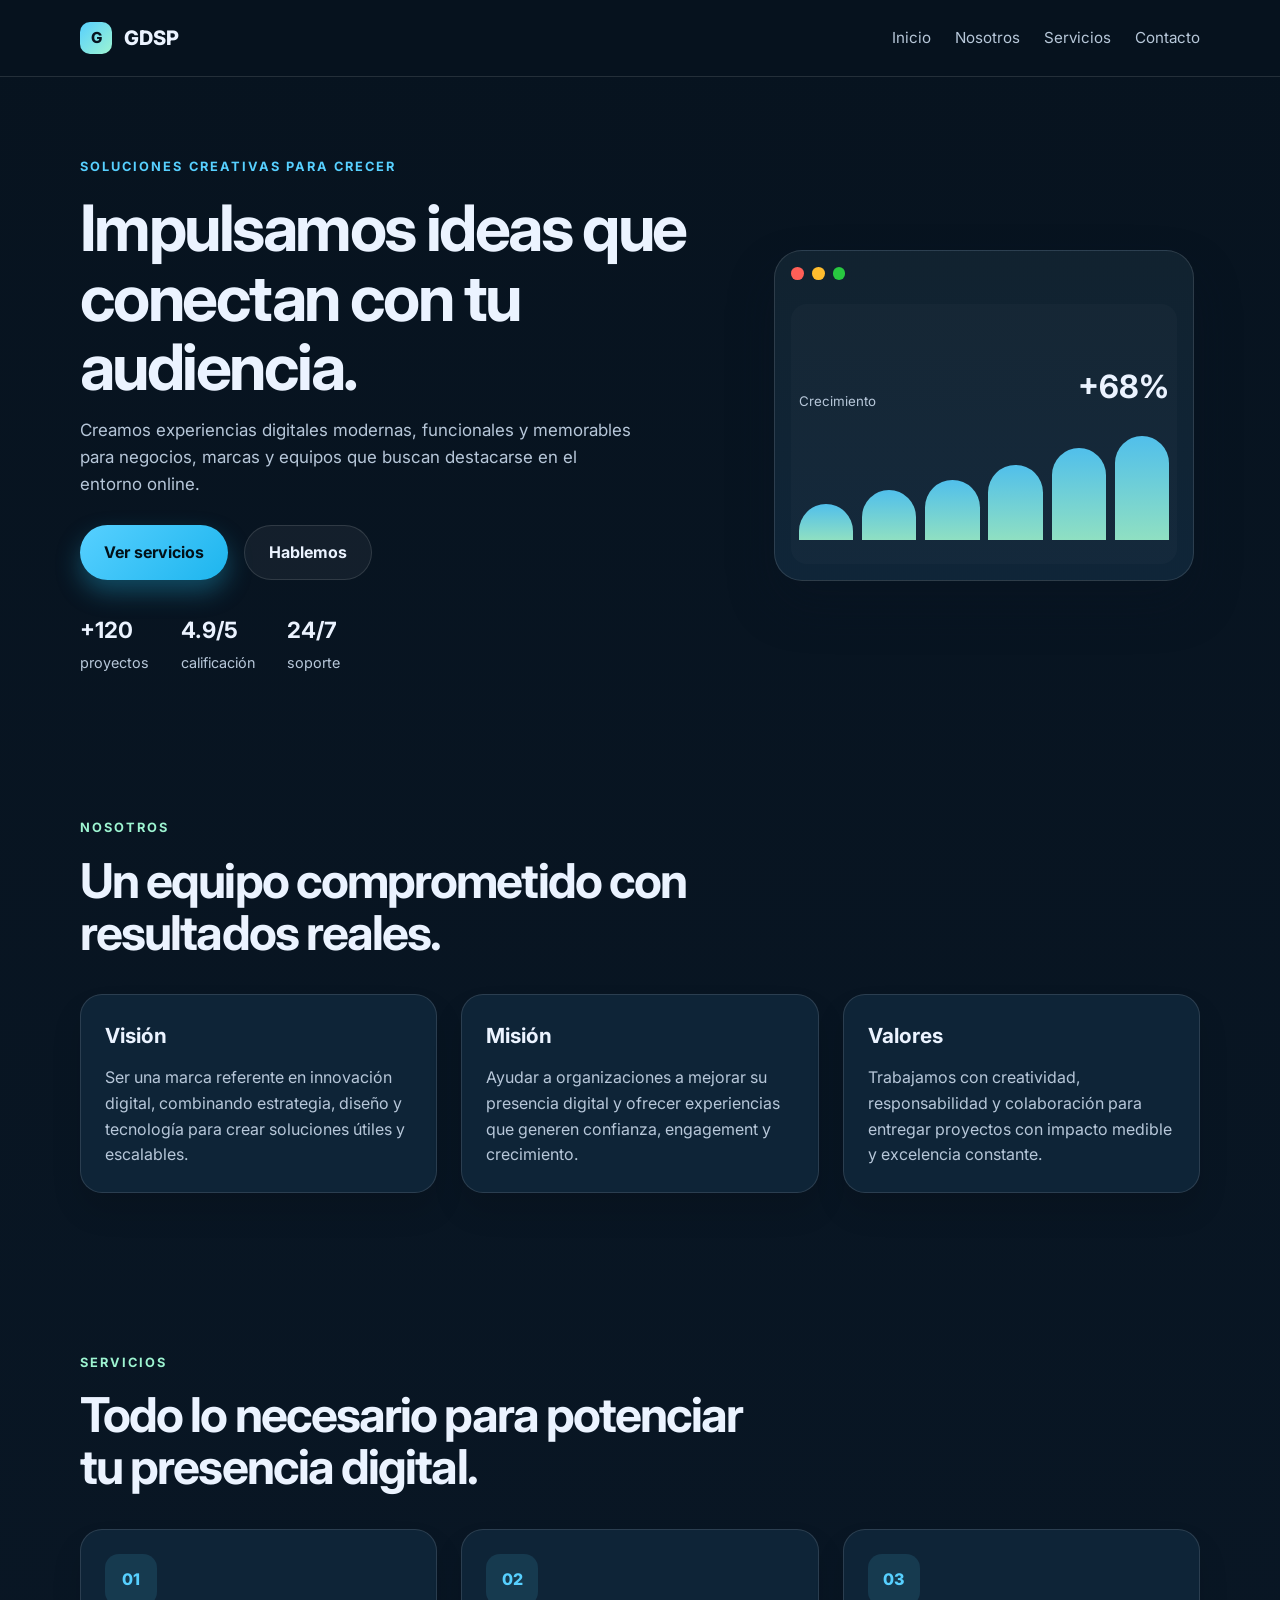
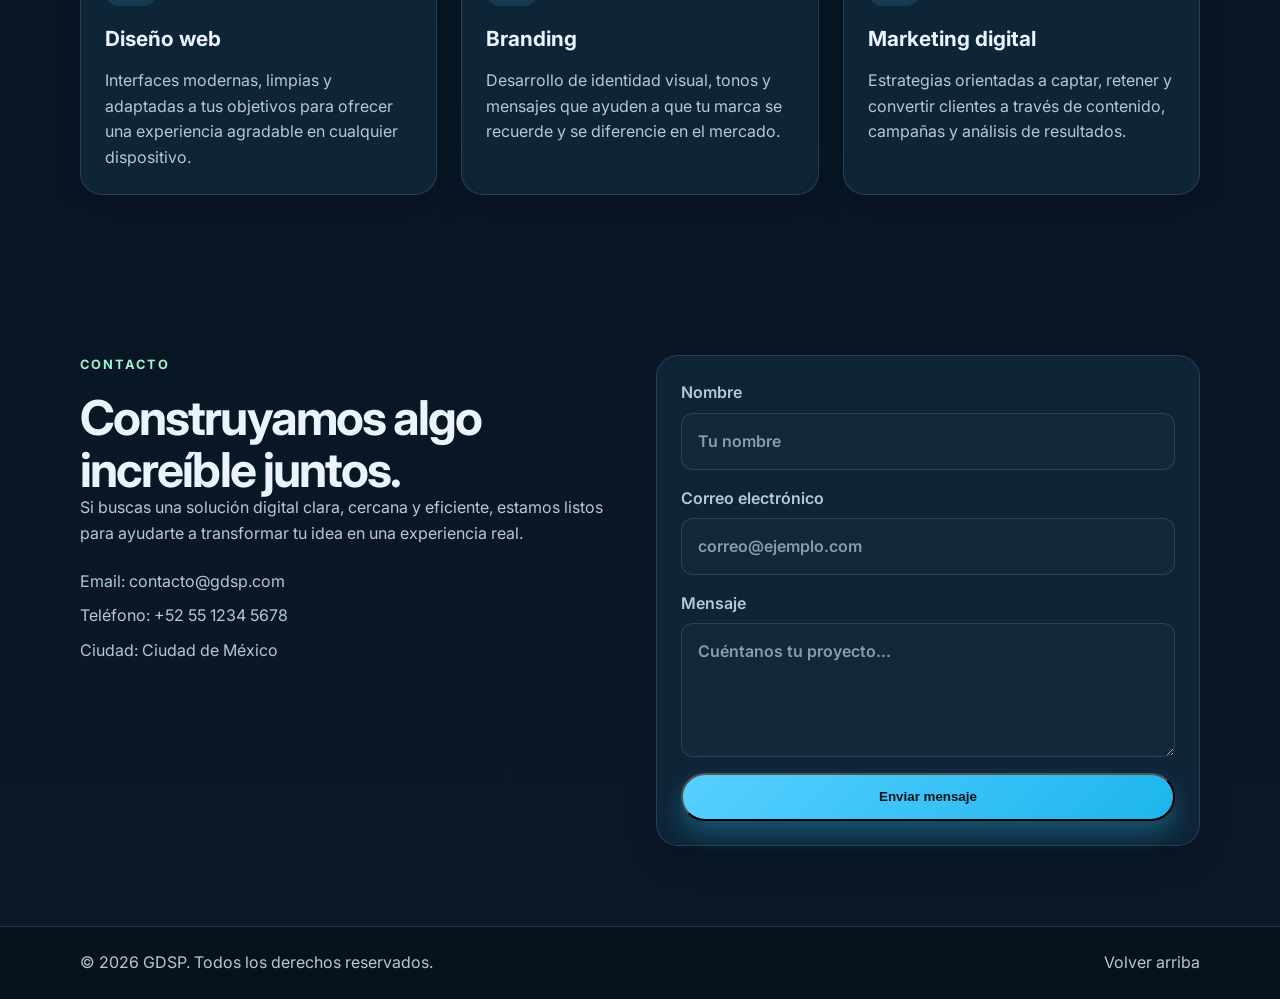
==== index.html @ 26d40d8f "Agrega landing page inicial del proyecto GDSP" ====
<!DOCTYPE html>
<html lang="es">
  <head>
    <meta charset="UTF-8" />
    <meta name="viewport" content="width=device-width, initial-scale=1.0" />
    <title>GDSP | Soluciones Digitales</title>
    <meta
      name="description"
      content="Sitio web de presentación con cuatro secciones para trabajo colaborativo en GitHub."
    />
    <link rel="preconnect" href="https://fonts.googleapis.com" />
    <link rel="preconnect" href="https://fonts.gstatic.com" crossorigin />
    <link
      href="https://fonts.googleapis.com/css2?family=Inter:wght@400;500;600;700;800&display=swap"
      rel="stylesheet"
    />
    <link rel="stylesheet" href="styles.css" />
  </head>
  <body>
    <header class="site-header">
      <div class="container nav">
        <div class="brand">
          <span class="brand-mark">G</span>
          <span>GDSP</span>
        </div>

        <nav class="menu" aria-label="Navegación principal">
          <a href="#inicio">Inicio</a>
          <a href="#nosotros">Nosotros</a>
          <a href="#servicios">Servicios</a>
          <a href="#contacto">Contacto</a>
        </nav>
      </div>
    </header>

    <main>
      <section id="inicio" class="hero">
        <div class="container hero-content">
          <div class="hero-copy">
            <p class="eyebrow">Soluciones creativas para crecer</p>
            <h1>Impulsamos ideas que conectan con tu audiencia.</h1>
            <p class="lead">
              Creamos experiencias digitales modernas, funcionales y memorables para
              negocios, marcas y equipos que buscan destacarse en el entorno online.
            </p>
            <div class="hero-actions">
              <a class="btn btn-primary" href="#servicios">Ver servicios</a>
              <a class="btn btn-secondary" href="#contacto">Hablemos</a>
            </div>
            <ul class="hero-stats" aria-label="Estadísticas">
              <li><strong>+120</strong><span>proyectos</span></li>
              <li><strong>4.9/5</strong><span>calificación</span></li>
              <li><strong>24/7</strong><span>soporte</span></li>
            </ul>
          </div>

          <div class="hero-card" aria-label="Resumen del proyecto">
            <div class="card-window">
              <div class="window-bar">
                <span></span>
                <span></span>
                <span></span>
              </div>
              <div class="window-content">
                <div class="metric">
                  <small>Crecimiento</small>
                  <strong>+68%</strong>
                </div>
                <div class="mini-chart" aria-hidden="true">
                  <span></span>
                  <span></span>
                  <span></span>
                  <span></span>
                  <span></span>
                  <span></span>
                </div>
              </div>
            </div>
          </div>
        </div>
      </section>

      <section id="nosotros" class="section about">
        <div class="container">
          <div class="section-heading">
            <p class="eyebrow accent">Nosotros</p>
            <h2>Un equipo comprometido con resultados reales.</h2>
          </div>

          <div class="about-grid">
            <article class="info-card">
              <h3>Visión</h3>
              <p>
                Ser una marca referente en innovación digital, combinando estrategia,
                diseño y tecnología para crear soluciones útiles y escalables.
              </p>
            </article>

            <article class="info-card">
              <h3>Misión</h3>
              <p>
                Ayudar a organizaciones a mejorar su presencia digital y ofrecer
                experiencias que generen confianza, engagement y crecimiento.
              </p>
            </article>

            <article class="info-card">
              <h3>Valores</h3>
              <p>
                Trabajamos con creatividad, responsabilidad y colaboración para
                entregar proyectos con impacto medible y excelencia constante.
              </p>
            </article>
          </div>
        </div>
      </section>

      <section id="servicios" class="section services">
        <div class="container">
          <div class="section-heading">
            <p class="eyebrow accent">Servicios</p>
            <h2>Todo lo necesario para potenciar tu presencia digital.</h2>
          </div>

          <div class="services-grid">
            <article class="service-card">
              <div class="icon">01</div>
              <h3>Diseño web</h3>
              <p>
                Interfaces modernas, limpias y adaptadas a tus objetivos para ofrecer
                una experiencia agradable en cualquier dispositivo.
              </p>
            </article>

            <article class="service-card">
              <div class="icon">02</div>
              <h3>Branding</h3>
              <p>
                Desarrollo de identidad visual, tonos y mensajes que ayuden a que tu
                marca se recuerde y se diferencie en el mercado.
              </p>
            </article>

            <article class="service-card">
              <div class="icon">03</div>
              <h3>Marketing digital</h3>
              <p>
                Estrategias orientadas a captar, retener y convertir clientes a través
                de contenido, campañas y análisis de resultados.
              </p>
            </article>
          </div>
        </div>
      </section>

      <section id="contacto" class="section contact">
        <div class="container contact-wrap">
          <div class="contact-copy">
            <p class="eyebrow accent">Contacto</p>
            <h2>Construyamos algo increíble juntos.</h2>
            <p>
              Si buscas una solución digital clara, cercana y eficiente, estamos listos
              para ayudarte a transformar tu idea en una experiencia real.
            </p>
            <ul class="contact-list">
              <li>Email: contacto@gdsp.com</li>
              <li>Teléfono: +52 55 1234 5678</li>
              <li>Ciudad: Ciudad de México</li>
            </ul>
          </div>

          <form class="contact-form">
            <label>
              Nombre
              <input type="text" placeholder="Tu nombre" />
            </label>
            <label>
              Correo electrónico
              <input type="email" placeholder="correo@ejemplo.com" />
            </label>
            <label>
              Mensaje
              <textarea rows="4" placeholder="Cuéntanos tu proyecto..."></textarea>
            </label>
            <button type="submit" class="btn btn-primary">Enviar mensaje</button>
          </form>
        </div>
      </section>
    </main>

    <footer class="site-footer">
      <div class="container footer-wrap">
        <p>© 2026 GDSP. Todos los derechos reservados.</p>
        <a href="#inicio">Volver arriba</a>
      </div>
    </footer>
  </body>
</html>
---- styles.css ----
:root {
  --bg: #07131f;
  --bg-soft: #0d1c2b;
  --card: #10263a;
  --card-strong: #14314d;
  --primary: #57d0ff;
  --primary-strong: #1db5ee;
  --accent: #9df4d1;
  --text: #ebf3ff;
  --muted: #b7c7d9;
  --line: rgba(255, 255, 255, 0.12);
  --shadow: rgba(8, 20, 35, 0.35);
}

* {
  box-sizing: border-box;
  margin: 0;
  padding: 0;
}

html {
  scroll-behavior: smooth;
}

body {
  font-family: "Inter", sans-serif;
  background: linear-gradient(180deg, #07131f 0%, #0a1827 100%);
  color: var(--text);
  line-height: 1.6;
}

img {
  max-width: 100%;
  display: block;
}

a {
  color: inherit;
  text-decoration: none;
}

.container {
  width: min(1120px, calc(100% - 2rem));
  margin: 0 auto;
}

.site-header {
  position: sticky;
  top: 0;
  z-index: 50;
  backdrop-filter: blur(14px);
  background: rgba(7, 19, 31, 0.8);
  border-bottom: 1px solid var(--line);
}

.nav {
  min-height: 76px;
  display: flex;
  align-items: center;
  justify-content: space-between;
  gap: 1rem;
}

.brand {
  display: inline-flex;
  align-items: center;
  gap: 0.75rem;
  font-size: 1.25rem;
  font-weight: 800;
}

.brand-mark {
  display: inline-grid;
  place-items: center;
  width: 2rem;
  height: 2rem;
  border-radius: 10px;
  font-size: 0.95rem;
  background: linear-gradient(135deg, var(--primary) 0%, var(--accent) 100%);
  color: var(--bg);
}

.menu {
  display: flex;
  align-items: center;
  gap: 1.5rem;
  color: var(--muted);
  font-size: 0.95rem;
}

.menu a {
  transition: color 0.2s ease;
}

.menu a:hover,
.site-footer a:hover {
  color: var(--primary);
}

.hero {
  padding: 5rem 0 4rem;
}

.hero-content {
  display: grid;
  grid-template-columns: 1.2fr 0.8fr;
  align-items: center;
  gap: 2.5rem;
}

.eyebrow {
  text-transform: uppercase;
  font-size: 0.8rem;
  letter-spacing: 0.16em;
  color: var(--primary);
  font-weight: 700;
  margin-bottom: 1rem;
}

.eyebrow.accent {
  color: var(--accent);
}

.hero-copy h1,
.section-heading h2,
.contact-copy h2 {
  line-height: 1.08;
  letter-spacing: -0.04em;
}

.hero-copy h1 {
  font-size: clamp(2.5rem, 5vw, 4.5rem);
  max-width: 620px;
  margin-bottom: 1rem;
}

.lead {
  max-width: 560px;
  color: var(--muted);
  font-size: 1.06rem;
  margin-bottom: 1.7rem;
}

.hero-actions {
  display: flex;
  flex-wrap: wrap;
  gap: 1rem;
  margin-bottom: 2rem;
}

.btn {
  display: inline-flex;
  align-items: center;
  justify-content: center;
  min-height: 48px;
  padding: 0.85rem 1.5rem;
  border-radius: 999px;
  font-weight: 700;
  transition: transform 0.2s ease, box-shadow 0.2s ease;
}

.btn:hover {
  transform: translateY(-1px);
}

.btn-primary {
  background: linear-gradient(135deg, var(--primary) 0%, var(--primary-strong) 100%);
  color: #021018;
  box-shadow: 0 12px 24px rgba(35, 177, 222, 0.35);
}

.btn-secondary {
  background: rgba(255, 255, 255, 0.05);
  border: 1px solid var(--line);
  color: var(--text);
}

.hero-stats {
  list-style: none;
  display: flex;
  flex-wrap: wrap;
  gap: 2rem;
}

.hero-stats li {
  display: flex;
  flex-direction: column;
  gap: 0.2rem;
}

.hero-stats strong {
  font-size: 1.4rem;
}

.hero-stats span {
  color: var(--muted);
  font-size: 0.9rem;
}

.hero-card {
  display: flex;
  justify-content: center;
}

.card-window {
  width: min(100%, 420px);
  background: linear-gradient(180deg, rgba(18, 35, 49, 0.95), rgba(16, 38, 58, 0.95));
  border: 1px solid var(--line);
  border-radius: 28px;
  box-shadow: 0 24px 45px var(--shadow);
  padding: 1rem;
}

.window-bar {
  display: flex;
  gap: 0.5rem;
  margin-bottom: 1.5rem;
}

.window-bar span {
  width: 0.8rem;
  height: 0.8rem;
  border-radius: 50%;
  display: block;
}

.window-bar span:nth-child(1) { background: #ff5f57; }
.window-bar span:nth-child(2) { background: #ffbd2e; }
.window-bar span:nth-child(3) { background: #28c840; }

.window-content {
  min-height: 260px;
  padding: 1rem 0.5rem;
  border-radius: 16px;
  background: linear-gradient(180deg, rgba(255,255,255,0.02), rgba(255,255,255,0.02));
  display: flex;
  flex-direction: column;
  justify-content: flex-end;
}

.metric {
  display: flex;
  justify-content: space-between;
  align-items: end;
  margin-bottom: 1rem;
  color: var(--muted);
}

.metric strong {
  color: var(--text);
  font-size: 2rem;
}

.mini-chart {
  display: flex;
  gap: 0.55rem;
  align-items: end;
  height: 120px;
  padding: 0.5rem 0;
}

.mini-chart span {
  display: block;
  flex: 1;
  border-radius: 999px 999px 0 0;
  background: linear-gradient(180deg, var(--primary) 0%, var(--accent) 100%);
  opacity: 0.9;
}

.mini-chart span:nth-child(1) { height: 35%; }
.mini-chart span:nth-child(2) { height: 48%; }
.mini-chart span:nth-child(3) { height: 58%; }
.mini-chart span:nth-child(4) { height: 72%; }
.mini-chart span:nth-child(5) { height: 88%; }
.mini-chart span:nth-child(6) { height: 100%; }

.section {
  padding: 5rem 0;
}

.section-heading {
  margin-bottom: 2.25rem;
}

.section-heading h2,
.contact-copy h2 {
  font-size: clamp(2rem, 4vw, 3rem);
  max-width: 700px;
}

.about-grid,
.services-grid {
  display: grid;
  grid-template-columns: repeat(3, minmax(0, 1fr));
  gap: 1.5rem;
}

.info-card,
.service-card,
.contact-form {
  background: rgba(16, 38, 58, 0.9);
  border: 1px solid var(--line);
  border-radius: 22px;
  box-shadow: 0 18px 30px rgba(0, 0, 0, 0.12);
}

.info-card,
.service-card {
  padding: 1.5rem;
}

.info-card h3,
.service-card h3 {
  margin-bottom: 0.8rem;
  font-size: 1.3rem;
}

.info-card p,
.service-card p,
.contact-copy p,
.contact-list {
  color: var(--muted);
}

.icon {
  width: 52px;
  height: 52px;
  display: grid;
  place-items: center;
  border-radius: 14px;
  background: rgba(87, 208, 255, 0.12);
  color: var(--primary);
  font-weight: 800;
  margin-bottom: 1rem;
}

.contact-wrap {
  display: grid;
  grid-template-columns: 1fr 1fr;
  gap: 2rem;
  align-items: start;
}

.contact-list {
  list-style: none;
  margin-top: 1.4rem;
  display: grid;
  gap: 0.55rem;
}

.contact-form {
  padding: 1.5rem;
  display: grid;
  gap: 1rem;
}

.contact-form label {
  display: grid;
  gap: 0.45rem;
  color: var(--muted);
  font-weight: 600;
}

.contact-form input,
.contact-form textarea {
  width: 100%;
  border: 1px solid var(--line);
  border-radius: 12px;
  background: rgba(255, 255, 255, 0.02);
  color: var(--text);
  padding: 0.9rem 1rem;
  font: inherit;
}

.contact-form input::placeholder,
.contact-form textarea::placeholder {
  color: rgba(190, 205, 220, 0.7);
}

.site-footer {
  border-top: 1px solid var(--line);
  background: rgba(8, 18, 28, 0.9);
}

.footer-wrap {
  min-height: 72px;
  display: flex;
  align-items: center;
  justify-content: space-between;
  gap: 1rem;
  color: var(--muted);
}

@media (max-width: 840px) {
  .hero-content,
  .contact-wrap,
  .about-grid,
  .services-grid {
    grid-template-columns: 1fr;
  }

  .menu {
    gap: 0.75rem;
    font-size: 0.8rem;
  }
}

@media (max-width: 560px) {
  .nav,
  .footer-wrap {
    flex-direction: column;
    justify-content: center;
    padding: 1rem 0;
  }

  .menu {
    flex-wrap: wrap;
    justify-content: center;
  }

  .hero {
    padding-top: 3.5rem;
  }
}
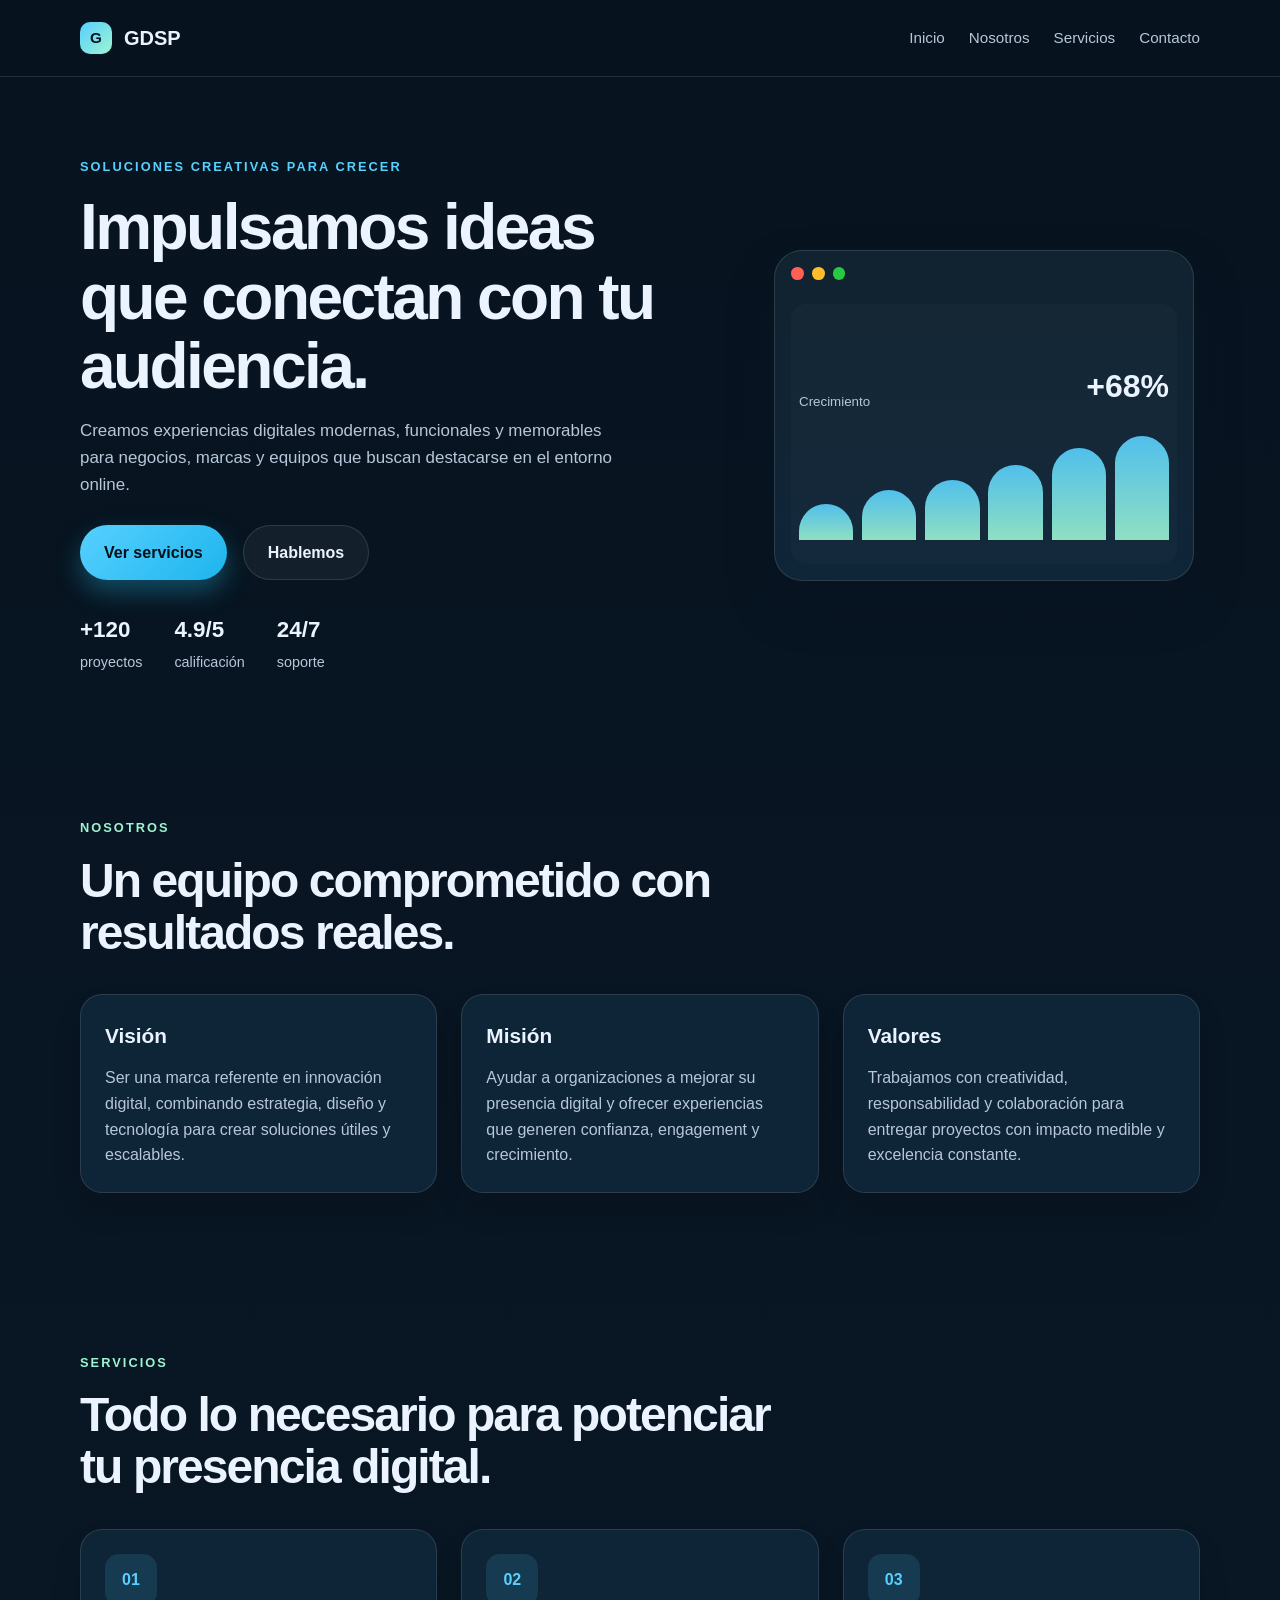
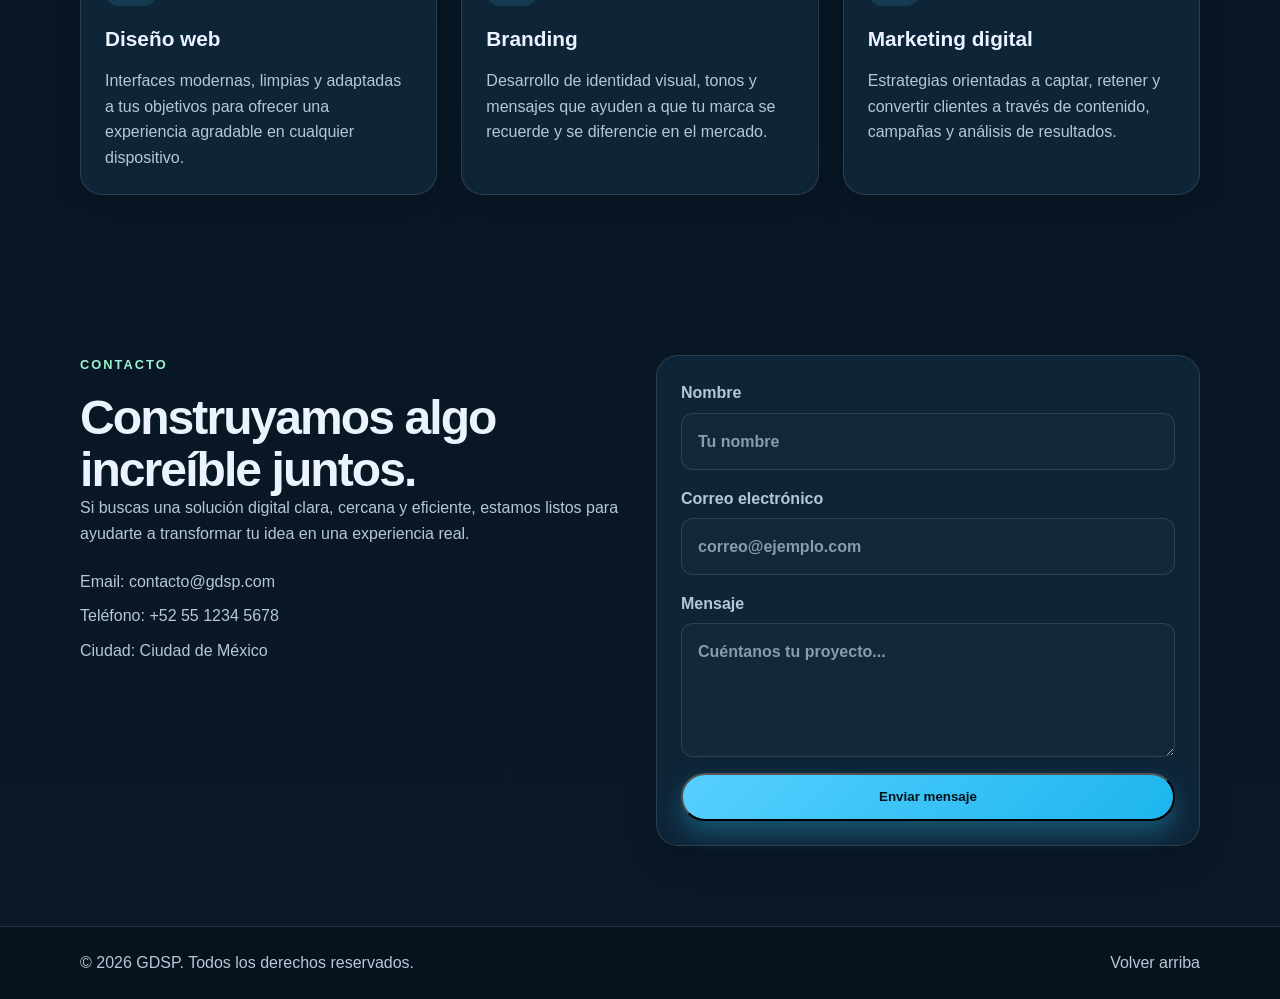
==== commit 67f34d97: "Ajusta estilos para visualización local sin dependencias externas" ====
--- a/index.html
+++ b/index.html
@@ -7,12 +7,6 @@
     <meta
       name="description"
       content="Sitio web de presentación con cuatro secciones para trabajo colaborativo en GitHub."
-    />
-    <link rel="preconnect" href="https://fonts.googleapis.com" />
-    <link rel="preconnect" href="https://fonts.gstatic.com" crossorigin />
-    <link
-      href="https://fonts.googleapis.com/css2?family=Inter:wght@400;500;600;700;800&display=swap"
-      rel="stylesheet"
     />
     <link rel="stylesheet" href="styles.css" />
   </head>
--- a/styles.css
+++ b/styles.css
@@ -23,7 +23,7 @@
 }
 
 body {
-  font-family: "Inter", sans-serif;
+  font-family: "Segoe UI", Tahoma, Geneva, Verdana, sans-serif;
   background: linear-gradient(180deg, #07131f 0%, #0a1827 100%);
   color: var(--text);
   line-height: 1.6;
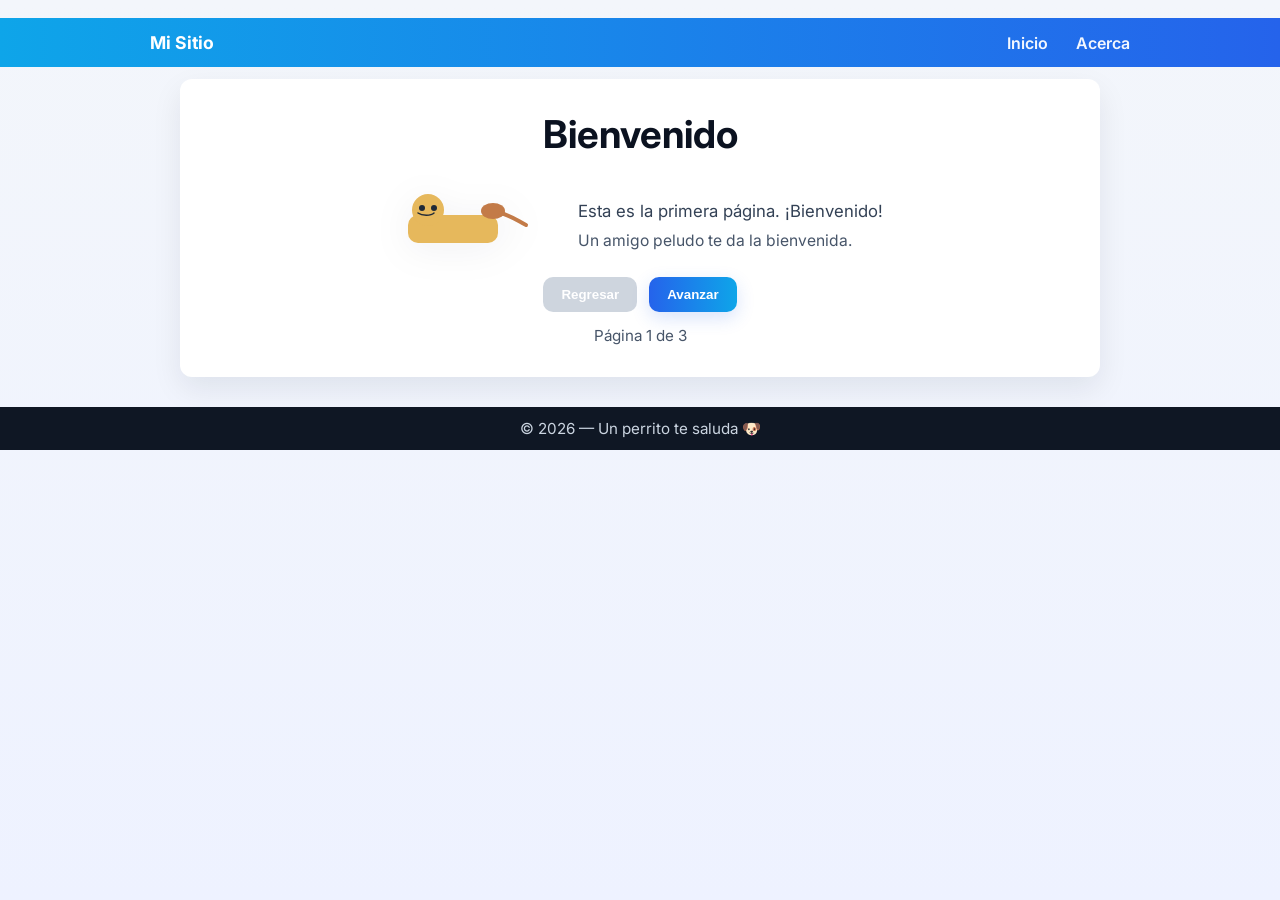
==== commit 7de04eed: "Subir codigo inicial a rama 2" ====
--- a/index.html
+++ b/index.html
@@ -1,192 +1,66 @@
-<!DOCTYPE html>
-<html lang="es">
-  <head>
-    <meta charset="UTF-8" />
-    <meta name="viewport" content="width=device-width, initial-scale=1.0" />
-    <title>GDSP | Soluciones Digitales</title>
-    <meta
-      name="description"
-      content="Sitio web de presentación con cuatro secciones para trabajo colaborativo en GitHub."
-    />
-    <link rel="stylesheet" href="styles.css" />
-  </head>
-  <body>
-    <header class="site-header">
-      <div class="container nav">
-        <div class="brand">
-          <span class="brand-mark">G</span>
-          <span>GDSP</span>
-        </div>
-
-        <nav class="menu" aria-label="Navegación principal">
-          <a href="#inicio">Inicio</a>
-          <a href="#nosotros">Nosotros</a>
-          <a href="#servicios">Servicios</a>
-          <a href="#contacto">Contacto</a>
-        </nav>
-      </div>
-    </header>
-
-    <main>
-      <section id="inicio" class="hero">
-        <div class="container hero-content">
-          <div class="hero-copy">
-            <p class="eyebrow">Soluciones creativas para crecer</p>
-            <h1>Impulsamos ideas que conectan con tu audiencia.</h1>
-            <p class="lead">
-              Creamos experiencias digitales modernas, funcionales y memorables para
-              negocios, marcas y equipos que buscan destacarse en el entorno online.
-            </p>
-            <div class="hero-actions">
-              <a class="btn btn-primary" href="#servicios">Ver servicios</a>
-              <a class="btn btn-secondary" href="#contacto">Hablemos</a>
-            </div>
-            <ul class="hero-stats" aria-label="Estadísticas">
-              <li><strong>+120</strong><span>proyectos</span></li>
-              <li><strong>4.9/5</strong><span>calificación</span></li>
-              <li><strong>24/7</strong><span>soporte</span></li>
-            </ul>
-          </div>
-
-          <div class="hero-card" aria-label="Resumen del proyecto">
-            <div class="card-window">
-              <div class="window-bar">
-                <span></span>
-                <span></span>
-                <span></span>
-              </div>
-              <div class="window-content">
-                <div class="metric">
-                  <small>Crecimiento</small>
-                  <strong>+68%</strong>
-                </div>
-                <div class="mini-chart" aria-hidden="true">
-                  <span></span>
-                  <span></span>
-                  <span></span>
-                  <span></span>
-                  <span></span>
-                  <span></span>
-                </div>
-              </div>
-            </div>
-          </div>
-        </div>
-      </section>
-
-      <section id="nosotros" class="section about">
-        <div class="container">
-          <div class="section-heading">
-            <p class="eyebrow accent">Nosotros</p>
-            <h2>Un equipo comprometido con resultados reales.</h2>
-          </div>
-
-          <div class="about-grid">
-            <article class="info-card">
-              <h3>Visión</h3>
-              <p>
-                Ser una marca referente en innovación digital, combinando estrategia,
-                diseño y tecnología para crear soluciones útiles y escalables.
-              </p>
-            </article>
-
-            <article class="info-card">
-              <h3>Misión</h3>
-              <p>
-                Ayudar a organizaciones a mejorar su presencia digital y ofrecer
-                experiencias que generen confianza, engagement y crecimiento.
-              </p>
-            </article>
-
-            <article class="info-card">
-              <h3>Valores</h3>
-              <p>
-                Trabajamos con creatividad, responsabilidad y colaboración para
-                entregar proyectos con impacto medible y excelencia constante.
-              </p>
-            </article>
-          </div>
-        </div>
-      </section>
-
-      <section id="servicios" class="section services">
-        <div class="container">
-          <div class="section-heading">
-            <p class="eyebrow accent">Servicios</p>
-            <h2>Todo lo necesario para potenciar tu presencia digital.</h2>
-          </div>
-
-          <div class="services-grid">
-            <article class="service-card">
-              <div class="icon">01</div>
-              <h3>Diseño web</h3>
-              <p>
-                Interfaces modernas, limpias y adaptadas a tus objetivos para ofrecer
-                una experiencia agradable en cualquier dispositivo.
-              </p>
-            </article>
-
-            <article class="service-card">
-              <div class="icon">02</div>
-              <h3>Branding</h3>
-              <p>
-                Desarrollo de identidad visual, tonos y mensajes que ayuden a que tu
-                marca se recuerde y se diferencie en el mercado.
-              </p>
-            </article>
-
-            <article class="service-card">
-              <div class="icon">03</div>
-              <h3>Marketing digital</h3>
-              <p>
-                Estrategias orientadas a captar, retener y convertir clientes a través
-                de contenido, campañas y análisis de resultados.
-              </p>
-            </article>
-          </div>
-        </div>
-      </section>
-
-      <section id="contacto" class="section contact">
-        <div class="container contact-wrap">
-          <div class="contact-copy">
-            <p class="eyebrow accent">Contacto</p>
-            <h2>Construyamos algo increíble juntos.</h2>
-            <p>
-              Si buscas una solución digital clara, cercana y eficiente, estamos listos
-              para ayudarte a transformar tu idea en una experiencia real.
-            </p>
-            <ul class="contact-list">
-              <li>Email: contacto@gdsp.com</li>
-              <li>Teléfono: +52 55 1234 5678</li>
-              <li>Ciudad: Ciudad de México</li>
-            </ul>
-          </div>
-
-          <form class="contact-form">
-            <label>
-              Nombre
-              <input type="text" placeholder="Tu nombre" />
-            </label>
-            <label>
-              Correo electrónico
-              <input type="email" placeholder="correo@ejemplo.com" />
-            </label>
-            <label>
-              Mensaje
-              <textarea rows="4" placeholder="Cuéntanos tu proyecto..."></textarea>
-            </label>
-            <button type="submit" class="btn btn-primary">Enviar mensaje</button>
-          </form>
-        </div>
-      </section>
-    </main>
-
-    <footer class="site-footer">
-      <div class="container footer-wrap">
-        <p>© 2026 GDSP. Todos los derechos reservados.</p>
-        <a href="#inicio">Volver arriba</a>
-      </div>
-    </footer>
-  </body>
-</html>
+<!doctype html>
+<html lang="es">
+	<head>
+		<meta charset="utf-8" />
+		<meta name="viewport" content="width=device-width, initial-scale=1.0" />
+		<title>Página de bienvenida</title>
+		<link rel="preconnect" href="https://fonts.googleapis.com">
+		<link rel="preconnect" href="https://fonts.gstatic.com" crossorigin>
+		<link href="https://fonts.googleapis.com/css2?family=Inter:wght@300;400;600;700&display=swap" rel="stylesheet">
+		<link rel="stylesheet" href="index.css" />
+	</head>
+	<body>
+		<header class="site-header">
+			<div class="header-inner">
+				<h2 class="site-title">Mi Sitio</h2>
+				<button id="navToggle" class="nav-toggle" aria-controls="primaryNav" aria-expanded="false" aria-label="Abrir menú">
+					<span class="hamburger"></span>
+				</button>
+				<nav id="primaryNav" class="site-nav" aria-label="Principal">
+					<a href="#">Inicio</a>
+					<a href="#">Acerca</a>
+				</nav>
+			</div>
+		</header>
+
+		<main class="container">
+			<section class="page-content" id="pageContent">
+				<h1>Bienvenido</h1>
+
+				<div class="hero">
+					<div class="dog" aria-hidden="true">
+						<svg width="140" height="90" viewBox="0 0 140 90" xmlns="http://www.w3.org/2000/svg" role="img" aria-label="Dibujo de un perro">
+							<g fill="none" fill-rule="evenodd">
+								<rect x="10" y="40" width="90" height="28" rx="10" fill="#E6B85C" />
+								<circle cx="30" cy="35" r="16" fill="#E6B85C" />
+								<circle cx="24" cy="33" r="3" fill="#1f2937" />
+								<circle cx="36" cy="33" r="3" fill="#1f2937" />
+								<path d="M36 38c-3 3-12 3-16 0" stroke="#1f2937" stroke-linecap="round" stroke-width="1.5"/>
+								<ellipse cx="95" cy="36" rx="12" ry="8" fill="#C37B48" />
+								<path d="M102 38c10 2 18 8 26 12" stroke="#C37B48" stroke-width="4" stroke-linecap="round"/>
+							</g>
+						</svg>
+					</div>
+
+					<div class="hero-text">
+						<p id="pageText">Cargando...</p>
+						<p class="lead">Un amigo peludo te da la bienvenida.</p>
+					</div>
+				</div>
+
+				<div class="controls">
+					<button id="prevBtn" aria-label="Regresar">Regresar</button>
+					<button id="nextBtn" aria-label="Avanzar">Avanzar</button>
+				</div>
+
+				<p class="page-indicator" id="pageIndicator">Página 1 de 3</p>
+			</section>
+		</main>
+
+		<footer class="site-footer">
+			<div class="footer-inner">© 2026 — Un perrito te saluda 🐶</div>
+		</footer>
+
+		<script src="index.js"></script>
+	</body>
+</html>
--- a/index.css
+++ b/index.css
@@ -0,0 +1,73 @@
+/* Estilos simples para la página de bienvenida */
+*{box-sizing:border-box;margin:0;padding:0}
+html,body{height:100%}
+body{font-family:Inter, 'Segoe UI', Arial, sans-serif;display:flex;flex-direction:column;align-items:center;background:linear-gradient(180deg,#f3f6fb 0%, #eef2ff 100%);color:#0f1724}
+.site-header,.site-footer{flex-shrink:0}
+.container{width:min(920px,94%);background:#ffffff;padding:32px;border-radius:12px;box-shadow:0 12px 30px rgba(15,23,42,0.08);text-align:center;margin:20px 0}
+h1{font-size:2rem;margin-bottom:10px;color:#0b1220}
+#pageText{margin:10px 0;font-size:1.05rem;color:#334155}
+.controls{display:flex;gap:12px;justify-content:center;margin-top:12px}
+.controls button{padding:10px 18px;border-radius:10px;border:0;background:linear-gradient(90deg,#2563eb,#0ea5e9);color:#fff;font-weight:700;cursor:pointer;box-shadow:0 6px 18px rgba(37,99,235,0.18);transition:transform .18s ease, box-shadow .18s ease, opacity .18s ease}
+.controls button:hover:not([disabled]){transform:translateY(-3px);box-shadow:0 12px 30px rgba(37,99,235,0.18)}
+.controls button[disabled]{opacity:0.45;cursor:not-allowed;background:#94a3b8;border-color:#94a3b8;box-shadow:none}
+.page-indicator{margin-top:14px;color:#475569;font-size:0.95rem}
+
+/* Header / Footer */
+.site-header{width:100%;background:linear-gradient(90deg,#0ea5e9,#2563eb);color:#fff;padding:14px 0}
+.header-inner{width:min(980px,94%);margin:0 auto;display:flex;align-items:center;justify-content:space-between}
+.site-title{font-size:1.1rem;margin:0}
+.site-nav a{color:rgba(255,255,255,0.95);margin-left:14px;text-decoration:none;font-weight:600}
+
+/* Nav toggle (hamburger) */
+.nav-toggle{display:none;background:transparent;border:0;padding:8px;border-radius:8px;cursor:pointer}
+.nav-toggle .hamburger{display:block;width:22px;height:2px;background:#fff;position:relative}
+.nav-toggle .hamburger::before,.nav-toggle .hamburger::after{content:'';position:absolute;width:22px;height:2px;background:#fff;left:0}
+.nav-toggle .hamburger::before{top:-7px}
+.nav-toggle .hamburger::after{top:7px}
+
+/* Mobile nav panel */
+#primaryNav{display:flex;gap:14px;align-items:center}
+#primaryNav.mobile-open{position:absolute;top:64px;left:0;right:0;background:#ffffff;padding:12px 18px;flex-direction:column;color:#0b1220;box-shadow:0 8px 30px rgba(15,23,42,0.08)}
+#primaryNav.mobile-open a{color:#0b1220;margin:8px 0}
+
+.site-footer{width:100%;background:#0f1724;color:#cbd5e1;padding:12px 0;margin-top:18px}
+.footer-inner{width:min(980px,94%);margin:0 auto;text-align:center;font-size:0.95rem}
+
+/* Hero with dog */
+
+.hero{display:flex;align-items:center;gap:20px;flex-wrap:wrap;justify-content:center;padding-top:8px}
+.dog svg{display:block;filter:drop-shadow(0 6px 18px rgba(16,24,40,0.06))}
+.dog{width:160px}
+.hero-text{max-width:520px;text-align:left}
+.lead{color:#475569;margin-top:6px;font-size:0.98rem}
+
+/* Layout tweak */
+body{align-items:stretch;padding:18px 0}
+.container{margin:12px auto}
+
+/* Subtle dog float */
+.dog{animation:float 4s ease-in-out infinite}
+@keyframes float{0%{transform:translateY(0)}50%{transform:translateY(-6px)}100%{transform:translateY(0)}}
+
+/* Page content transitions */
+.page-content{transition:opacity .26s ease, transform .26s ease}
+.page-content.fade-out{opacity:0;transform:translateY(10px)}
+.page-content.fade-in{opacity:1;transform:translateY(0)}
+
+/* Button micro interactions */
+.controls button:active{transform:translateY(-1px) scale(.995)}
+
+/* Responsive tweaks */
+@media (max-width:640px){
+	.hero-text{text-align:center}
+	.hero{padding-top:0}
+	.container{padding:20px}
+	.header-inner{padding:0 6px}
+	.site-nav{display:none}
+	.nav-toggle{display:inline-flex;align-items:center}
+	#primaryNav.mobile-open{display:flex}
+}
+
+/* Fluid typography for better scaling */
+h1{font-size:clamp(1.4rem, 2.2vw + 1rem, 2.4rem)}
+body{font-size:clamp(14px, 0.9vw + 12px, 16px)}
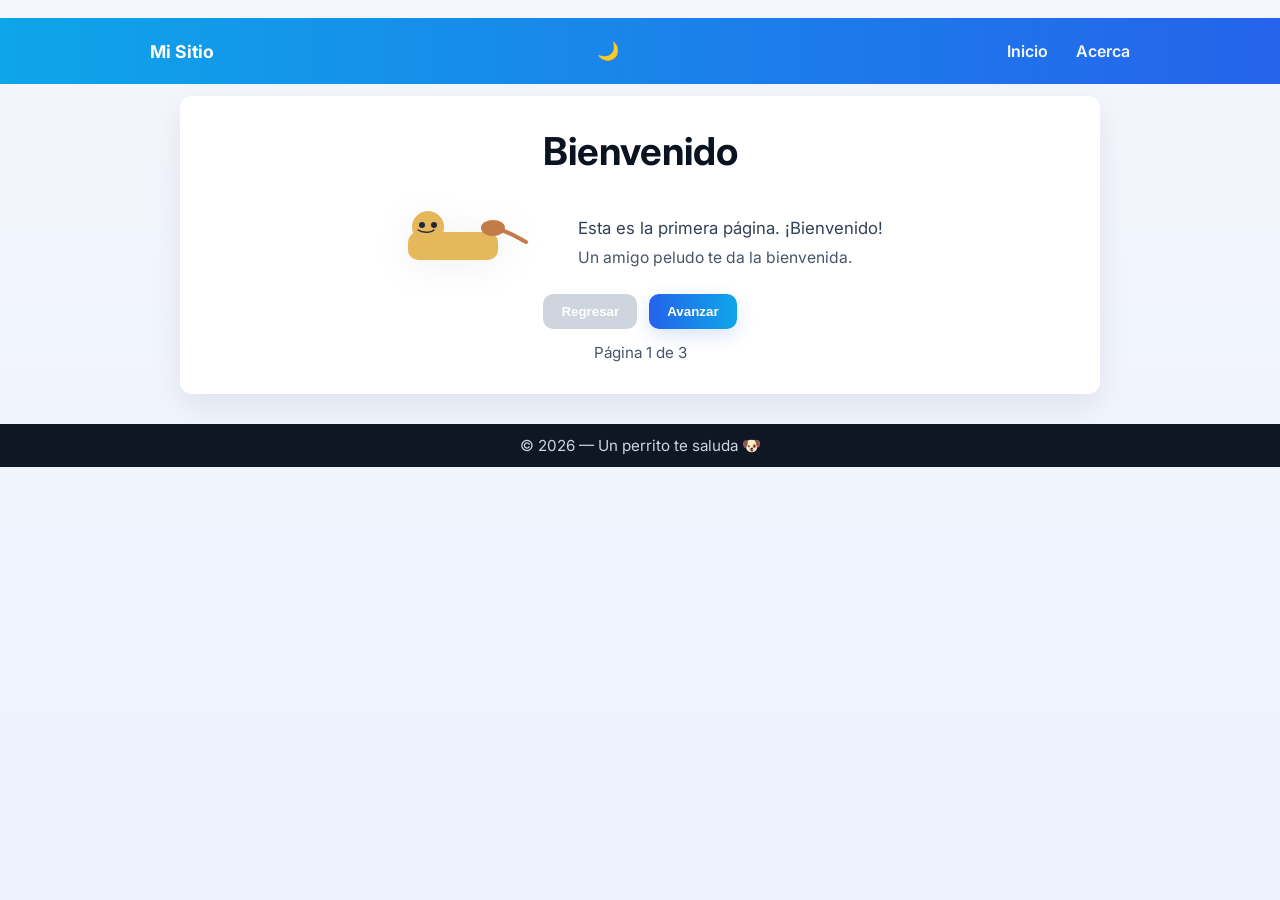
==== commit ff523535: "Inicial: sitio de bienvenida" ====
--- a/index.html
+++ b/index.html
@@ -1,66 +1,69 @@
-<!doctype html>
-<html lang="es">
-	<head>
-		<meta charset="utf-8" />
-		<meta name="viewport" content="width=device-width, initial-scale=1.0" />
-		<title>Página de bienvenida</title>
-		<link rel="preconnect" href="https://fonts.googleapis.com">
-		<link rel="preconnect" href="https://fonts.gstatic.com" crossorigin>
-		<link href="https://fonts.googleapis.com/css2?family=Inter:wght@300;400;600;700&display=swap" rel="stylesheet">
-		<link rel="stylesheet" href="index.css" />
-	</head>
-	<body>
-		<header class="site-header">
-			<div class="header-inner">
-				<h2 class="site-title">Mi Sitio</h2>
-				<button id="navToggle" class="nav-toggle" aria-controls="primaryNav" aria-expanded="false" aria-label="Abrir menú">
-					<span class="hamburger"></span>
-				</button>
-				<nav id="primaryNav" class="site-nav" aria-label="Principal">
-					<a href="#">Inicio</a>
-					<a href="#">Acerca</a>
-				</nav>
-			</div>
-		</header>
-
-		<main class="container">
-			<section class="page-content" id="pageContent">
-				<h1>Bienvenido</h1>
-
-				<div class="hero">
-					<div class="dog" aria-hidden="true">
-						<svg width="140" height="90" viewBox="0 0 140 90" xmlns="http://www.w3.org/2000/svg" role="img" aria-label="Dibujo de un perro">
-							<g fill="none" fill-rule="evenodd">
-								<rect x="10" y="40" width="90" height="28" rx="10" fill="#E6B85C" />
-								<circle cx="30" cy="35" r="16" fill="#E6B85C" />
-								<circle cx="24" cy="33" r="3" fill="#1f2937" />
-								<circle cx="36" cy="33" r="3" fill="#1f2937" />
-								<path d="M36 38c-3 3-12 3-16 0" stroke="#1f2937" stroke-linecap="round" stroke-width="1.5"/>
-								<ellipse cx="95" cy="36" rx="12" ry="8" fill="#C37B48" />
-								<path d="M102 38c10 2 18 8 26 12" stroke="#C37B48" stroke-width="4" stroke-linecap="round"/>
-							</g>
-						</svg>
-					</div>
-
-					<div class="hero-text">
-						<p id="pageText">Cargando...</p>
-						<p class="lead">Un amigo peludo te da la bienvenida.</p>
-					</div>
-				</div>
-
-				<div class="controls">
-					<button id="prevBtn" aria-label="Regresar">Regresar</button>
-					<button id="nextBtn" aria-label="Avanzar">Avanzar</button>
-				</div>
-
-				<p class="page-indicator" id="pageIndicator">Página 1 de 3</p>
-			</section>
-		</main>
-
-		<footer class="site-footer">
-			<div class="footer-inner">© 2026 — Un perrito te saluda 🐶</div>
-		</footer>
-
-		<script src="index.js"></script>
-	</body>
-</html>
+<!doctype html>
+<html lang="es">
+	<head>
+		<meta charset="utf-8" />
+		<meta name="viewport" content="width=device-width, initial-scale=1.0" />
+		<title>Página de bienvenida</title>
+		<link rel="preconnect" href="https://fonts.googleapis.com">
+		<link rel="preconnect" href="https://fonts.gstatic.com" crossorigin>
+		<link href="https://fonts.googleapis.com/css2?family=Inter:wght@300;400;600;700&display=swap" rel="stylesheet">
+		<link rel="stylesheet" href="index.css" />
+	</head>
+	<body>
+		<header class="site-header">
+			<div class="header-inner">
+				<h2 class="site-title">Mi Sitio</h2>
+				<button id="themeToggle" class="theme-toggle" aria-pressed="false" aria-label="Cambiar tema" title="Cambiar tema">🌙</button>
+				<button id="navToggle" class="nav-toggle" aria-controls="primaryNav" aria-expanded="false" aria-label="Abrir menú">
+					<span class="hamburger"></span>
+				</button>
+				<nav id="primaryNav" class="site-nav" aria-label="Principal">
+					<a href="#">Inicio</a>
+					<a href="#">Acerca</a>
+				</nav>
+			</div>
+		</header>
+
+		<main class="container">
+			<section class="page-content" id="pageContent">
+				<h1>Bienvenido</h1>
+
+				<div class="hero">
+					<div class="dog" aria-hidden="true">
+						<svg width="140" height="90" viewBox="0 0 140 90" xmlns="http://www.w3.org/2000/svg" role="img" aria-label="Dibujo de un perro">
+							<g fill="none" fill-rule="evenodd">
+								<rect id="body" x="10" y="40" width="90" height="28" rx="10" fill="#E6B85C" />
+								<circle id="head" cx="30" cy="35" r="16" fill="#E6B85C" />
+								<circle id="eyeL" class="eye" cx="24" cy="33" r="3" fill="#1f2937" />
+								<circle id="eyeR" class="eye" cx="36" cy="33" r="3" fill="#1f2937" />
+								<path id="mouth" d="M36 38c-3 3-12 3-16 0" stroke="#1f2937" stroke-linecap="round" stroke-width="1.5"/>
+								<ellipse id="hind" cx="95" cy="36" rx="12" ry="8" fill="#C37B48" />
+								<path id="tail" d="M102 38c10 2 18 8 26 12" stroke="#C37B48" stroke-width="4" stroke-linecap="round"/>
+							</g>
+							</svg>
+						</div>
+
+					<div class="hero-text">
+						<p id="pageText">Cargando...</p>
+						<p class="lead">Un amigo peludo te da la bienvenida.</p>
+					</div>
+				</div>
+
+				<div class="controls">
+					<button id="prevBtn" aria-label="Regresar">Regresar</button>
+					<button id="nextBtn" aria-label="Avanzar">Avanzar</button>
+				</div>
+
+				<p class="page-indicator" id="pageIndicator">Página 1 de 3</p>
+			</section>
+		</main>
+
+		<footer class="site-footer">
+			<div class="footer-inner">© 2026 — Un perrito te saluda 🐶</div>
+		</footer>
+
+		<button id="toTop" class="to-top" aria-label="Ir arriba" title="Ir arriba">↑</button>
+
+		<script src="index.js"></script>
+	</body>
+</html>
--- a/index.css
+++ b/index.css
@@ -1,73 +1,122 @@
-/* Estilos simples para la página de bienvenida */
-*{box-sizing:border-box;margin:0;padding:0}
-html,body{height:100%}
-body{font-family:Inter, 'Segoe UI', Arial, sans-serif;display:flex;flex-direction:column;align-items:center;background:linear-gradient(180deg,#f3f6fb 0%, #eef2ff 100%);color:#0f1724}
-.site-header,.site-footer{flex-shrink:0}
-.container{width:min(920px,94%);background:#ffffff;padding:32px;border-radius:12px;box-shadow:0 12px 30px rgba(15,23,42,0.08);text-align:center;margin:20px 0}
-h1{font-size:2rem;margin-bottom:10px;color:#0b1220}
-#pageText{margin:10px 0;font-size:1.05rem;color:#334155}
-.controls{display:flex;gap:12px;justify-content:center;margin-top:12px}
-.controls button{padding:10px 18px;border-radius:10px;border:0;background:linear-gradient(90deg,#2563eb,#0ea5e9);color:#fff;font-weight:700;cursor:pointer;box-shadow:0 6px 18px rgba(37,99,235,0.18);transition:transform .18s ease, box-shadow .18s ease, opacity .18s ease}
-.controls button:hover:not([disabled]){transform:translateY(-3px);box-shadow:0 12px 30px rgba(37,99,235,0.18)}
-.controls button[disabled]{opacity:0.45;cursor:not-allowed;background:#94a3b8;border-color:#94a3b8;box-shadow:none}
-.page-indicator{margin-top:14px;color:#475569;font-size:0.95rem}
-
-/* Header / Footer */
-.site-header{width:100%;background:linear-gradient(90deg,#0ea5e9,#2563eb);color:#fff;padding:14px 0}
-.header-inner{width:min(980px,94%);margin:0 auto;display:flex;align-items:center;justify-content:space-between}
-.site-title{font-size:1.1rem;margin:0}
-.site-nav a{color:rgba(255,255,255,0.95);margin-left:14px;text-decoration:none;font-weight:600}
-
-/* Nav toggle (hamburger) */
-.nav-toggle{display:none;background:transparent;border:0;padding:8px;border-radius:8px;cursor:pointer}
-.nav-toggle .hamburger{display:block;width:22px;height:2px;background:#fff;position:relative}
-.nav-toggle .hamburger::before,.nav-toggle .hamburger::after{content:'';position:absolute;width:22px;height:2px;background:#fff;left:0}
-.nav-toggle .hamburger::before{top:-7px}
-.nav-toggle .hamburger::after{top:7px}
-
-/* Mobile nav panel */
-#primaryNav{display:flex;gap:14px;align-items:center}
-#primaryNav.mobile-open{position:absolute;top:64px;left:0;right:0;background:#ffffff;padding:12px 18px;flex-direction:column;color:#0b1220;box-shadow:0 8px 30px rgba(15,23,42,0.08)}
-#primaryNav.mobile-open a{color:#0b1220;margin:8px 0}
-
-.site-footer{width:100%;background:#0f1724;color:#cbd5e1;padding:12px 0;margin-top:18px}
-.footer-inner{width:min(980px,94%);margin:0 auto;text-align:center;font-size:0.95rem}
-
-/* Hero with dog */
-
-.hero{display:flex;align-items:center;gap:20px;flex-wrap:wrap;justify-content:center;padding-top:8px}
-.dog svg{display:block;filter:drop-shadow(0 6px 18px rgba(16,24,40,0.06))}
-.dog{width:160px}
-.hero-text{max-width:520px;text-align:left}
-.lead{color:#475569;margin-top:6px;font-size:0.98rem}
-
-/* Layout tweak */
-body{align-items:stretch;padding:18px 0}
-.container{margin:12px auto}
-
-/* Subtle dog float */
-.dog{animation:float 4s ease-in-out infinite}
-@keyframes float{0%{transform:translateY(0)}50%{transform:translateY(-6px)}100%{transform:translateY(0)}}
-
-/* Page content transitions */
-.page-content{transition:opacity .26s ease, transform .26s ease}
-.page-content.fade-out{opacity:0;transform:translateY(10px)}
-.page-content.fade-in{opacity:1;transform:translateY(0)}
-
-/* Button micro interactions */
-.controls button:active{transform:translateY(-1px) scale(.995)}
-
-/* Responsive tweaks */
-@media (max-width:640px){
-	.hero-text{text-align:center}
-	.hero{padding-top:0}
-	.container{padding:20px}
-	.header-inner{padding:0 6px}
-	.site-nav{display:none}
-	.nav-toggle{display:inline-flex;align-items:center}
-	#primaryNav.mobile-open{display:flex}
-}
-
-/* Fluid typography for better scaling */
-h1{font-size:clamp(1.4rem, 2.2vw + 1rem, 2.4rem)}
-body{font-size:clamp(14px, 0.9vw + 12px, 16px)}
+/* Estilos simples para la página de bienvenida */
+*{box-sizing:border-box;margin:0;padding:0}
+html,body{height:100%}
+body{font-family:Inter, 'Segoe UI', Arial, sans-serif;display:flex;flex-direction:column;align-items:center;background:linear-gradient(180deg,#f3f6fb 0%, #eef2ff 100%);color:#0f1724}
+.site-header,.site-footer{flex-shrink:0}
+.container{width:min(920px,94%);background:#ffffff;padding:32px;border-radius:12px;box-shadow:0 12px 30px rgba(15,23,42,0.08);text-align:center;margin:20px 0}
+h1{font-size:2rem;margin-bottom:10px;color:#0b1220}
+#pageText{margin:10px 0;font-size:1.05rem;color:#334155}
+.controls{display:flex;gap:12px;justify-content:center;margin-top:12px}
+.controls button{padding:10px 18px;border-radius:10px;border:0;background:linear-gradient(90deg,#2563eb,#0ea5e9);color:#fff;font-weight:700;cursor:pointer;box-shadow:0 6px 18px rgba(37,99,235,0.18);transition:transform .18s ease, box-shadow .18s ease, opacity .18s ease}
+.controls button:hover:not([disabled]){transform:translateY(-3px);box-shadow:0 12px 30px rgba(37,99,235,0.18)}
+.controls button[disabled]{opacity:0.45;cursor:not-allowed;background:#94a3b8;border-color:#94a3b8;box-shadow:none}
+.page-indicator{margin-top:14px;color:#475569;font-size:0.95rem}
+
+/* Header / Footer */
+.site-header{width:100%;background:linear-gradient(90deg,#0ea5e9,#2563eb);color:#fff;padding:14px 0}
+.header-inner{width:min(980px,94%);margin:0 auto;display:flex;align-items:center;justify-content:space-between}
+.site-title{font-size:1.1rem;margin:0}
+.site-nav a{color:rgba(255,255,255,0.95);margin-left:14px;text-decoration:none;font-weight:600}
+
+/* Nav toggle (hamburger) */
+.nav-toggle{display:none;background:transparent;border:0;padding:8px;border-radius:8px;cursor:pointer}
+.nav-toggle .hamburger{display:block;width:22px;height:2px;background:#fff;position:relative}
+.nav-toggle .hamburger::before,.nav-toggle .hamburger::after{content:'';position:absolute;width:22px;height:2px;background:#fff;left:0}
+.nav-toggle .hamburger::before{top:-7px}
+.nav-toggle .hamburger::after{top:7px}
+
+/* Mobile nav panel */
+#primaryNav{display:flex;gap:14px;align-items:center}
+#primaryNav.mobile-open{position:absolute;top:64px;left:0;right:0;background:#ffffff;padding:12px 18px;flex-direction:column;color:#0b1220;box-shadow:0 8px 30px rgba(15,23,42,0.08)}
+#primaryNav.mobile-open a{color:#0b1220;margin:8px 0}
+
+.site-footer{width:100%;background:#0f1724;color:#cbd5e1;padding:12px 0;margin-top:18px}
+.footer-inner{width:min(980px,94%);margin:0 auto;text-align:center;font-size:0.95rem}
+
+/* Hero with dog */
+
+.hero{display:flex;align-items:center;gap:20px;flex-wrap:wrap;justify-content:center;padding-top:8px}
+.dog svg{display:block;filter:drop-shadow(0 6px 18px rgba(16,24,40,0.06))}
+.dog{width:160px}
+.hero-text{max-width:520px;text-align:left}
+.lead{color:#475569;margin-top:6px;font-size:0.98rem}
+
+/* Layout tweak */
+body{align-items:stretch;padding:18px 0}
+.container{margin:12px auto}
+
+/* Subtle dog float */
+.dog{animation:float 4s ease-in-out infinite}
+@keyframes float{0%{transform:translateY(0)}50%{transform:translateY(-6px)}100%{transform:translateY(0)}}
+
+/* Page content transitions */
+.page-content{transition:opacity .26s ease, transform .26s ease}
+.page-content.fade-out{opacity:0;transform:translateY(10px)}
+.page-content.fade-in{opacity:1;transform:translateY(0)}
+
+/* Animaciones del perrito */
+.dog svg #tail{transform-box:fill-box;transform-origin:85% 50%;animation:wag 1.2s ease-in-out infinite}
+@keyframes wag{0%{transform:rotate(0deg)}25%{transform:rotate(-18deg)}50%{transform:rotate(0deg)}75%{transform:rotate(12deg)}100%{transform:rotate(0deg)}}
+
+.dog svg .eye{transform-box:fill-box;transform-origin:center;animation:blink 5s steps(1,end) infinite}
+@keyframes blink{0%,94%{transform:scaleY(1)}96%{transform:scaleY(0.12)}98%{transform:scaleY(1)}100%{transform:scaleY(1)}}
+
+.dog svg #head{transform-box:fill-box;transform-origin:center;animation:bob 4s ease-in-out infinite}
+@keyframes bob{0%{transform:translateY(0)}50%{transform:translateY(-3px)}100%{transform:translateY(0)}}
+
+.dog:hover svg #tail{animation-duration:0.6s}
+
+@media (prefers-reduced-motion: reduce){
+	.dog svg #tail,.dog svg .eye,.dog svg #head{animation:none}
+}
+
+/* Button micro interactions */
+.controls button:active{transform:translateY(-1px) scale(.995)}
+
+/* Responsive tweaks */
+@media (max-width:640px){
+	.hero-text{text-align:center}
+	.hero{padding-top:0}
+	.container{padding:20px}
+	.header-inner{padding:0 6px}
+	.site-nav{display:none}
+	.nav-toggle{display:inline-flex;align-items:center}
+	#primaryNav.mobile-open{display:flex}
+}
+
+/* Fluid typography for better scaling */
+h1{font-size:clamp(1.4rem, 2.2vw + 1rem, 2.4rem)}
+body{font-size:clamp(14px, 0.9vw + 12px, 16px)}
+
+/* Botón "Ir arriba" */
+.to-top{position:fixed;right:18px;bottom:18px;width:44px;height:44px;border-radius:10px;background:linear-gradient(90deg,#2563eb,#0ea5e9);color:#fff;border:0;display:flex;align-items:center;justify-content:center;box-shadow:0 8px 24px rgba(37,99,235,0.18);cursor:pointer;opacity:0;transform:translateY(8px);transition:opacity .18s ease, transform .18s ease;z-index:1000}
+.to-top.show{opacity:1;transform:translateY(0)}
+.to-top:focus{outline:2px solid #fff;box-shadow:0 0 0 6px rgba(14,165,233,0.14)}
+@media (prefers-reduced-motion: reduce){.to-top{transition:none}}
+
+/* Tema claro/oscuro variables */
+:root{
+	--bg: linear-gradient(180deg,#f3f6fb 0%, #eef2ff 100%);
+	--text: #0f1724;
+	--container-bg: #ffffff;
+	--muted: #334155;
+	--header-bg: linear-gradient(90deg,#0ea5e9,#2563eb);
+}
+
+.dark body{
+	--bg: linear-gradient(180deg,#071022 0%, #061425 100%);
+	--text: #e6eef8;
+	--container-bg: #072033;
+	--muted: #a8c6db;
+	--header-bg: linear-gradient(90deg,#0b556f,#08344a);
+}
+
+body{background:var(--bg);color:var(--text)}
+.container{background:var(--container-bg)}
+#pageText{color:var(--muted)}
+.site-header{background:var(--header-bg)}
+
+/* Theme toggle button */
+.theme-toggle{background:transparent;border:0;color:#fff;font-size:18px;cursor:pointer;padding:8px;border-radius:8px;display:inline-flex;align-items:center;justify-content:center;margin-left:8px}
+.theme-toggle:focus{outline:2px solid rgba(255,255,255,0.9);box-shadow:0 0 0 6px rgba(14,165,233,0.12)}
+@media (prefers-reduced-motion: reduce){.theme-toggle{transition:none}}
